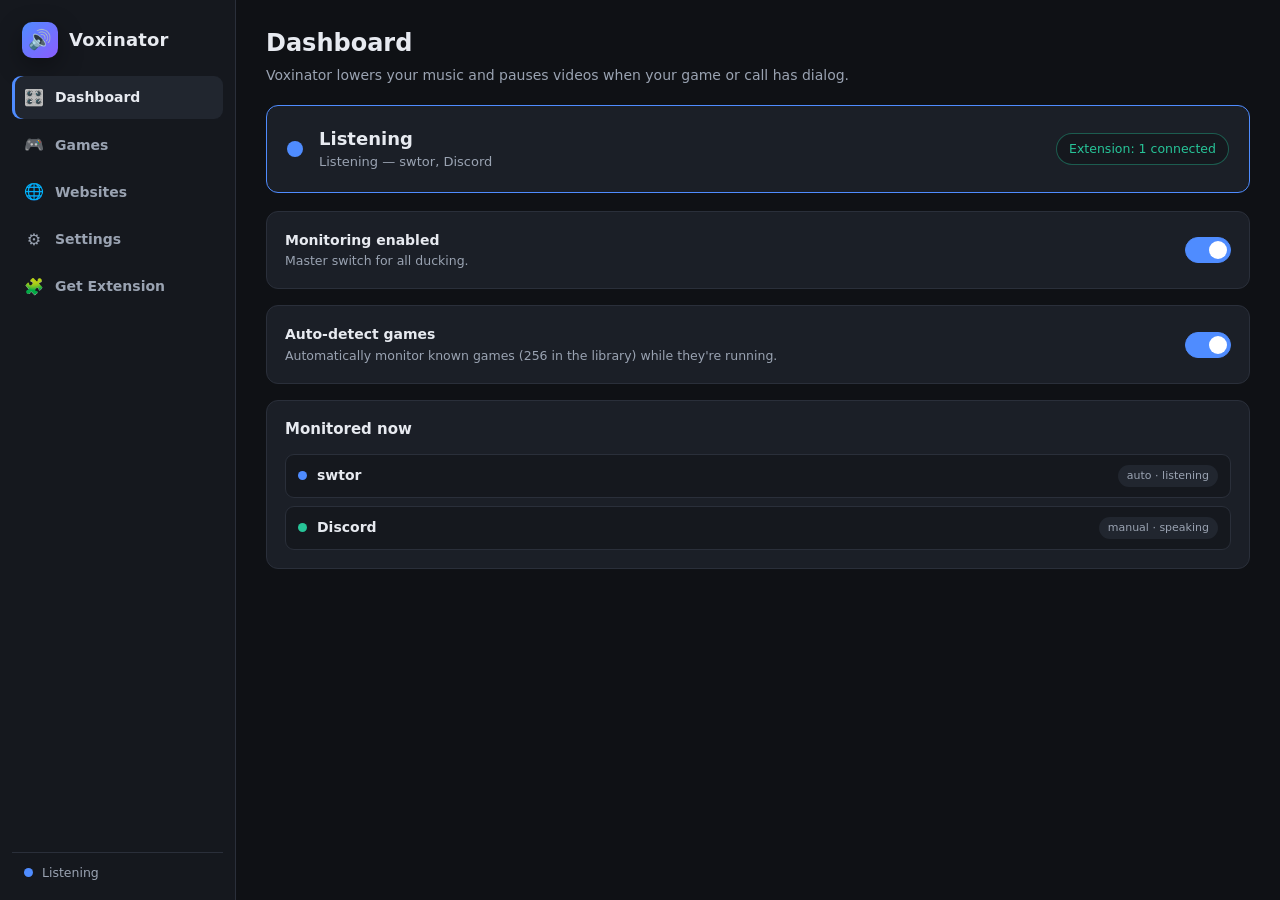
==== engine/ui/index.html @ 6fa1cb2f "Add automatic game detection and the desktop app UI - Auto game detection: bundled 256-game library " ====
<!DOCTYPE html>
<html lang="en">
<head>
  <meta charset="utf-8" />
  <meta name="viewport" content="width=device-width, initial-scale=1" />
  <title>Voxinator</title>
  <link rel="stylesheet" href="styles.css" />
</head>
<body>
  <div class="app">
    <aside class="sidebar">
      <div class="brand">
        <div class="brand-mark">🔊</div>
        <div class="brand-name">Voxinator</div>
      </div>
      <nav class="nav">
        <button class="nav-item active" data-view="dashboard"><span class="nav-ico">🎛️</span> Dashboard</button>
        <button class="nav-item" data-view="games"><span class="nav-ico">🎮</span> Games</button>
        <button class="nav-item" data-view="websites"><span class="nav-ico">🌐</span> Websites</button>
        <button class="nav-item" data-view="settings"><span class="nav-ico">⚙️</span> Settings</button>
        <button class="nav-item" data-view="extension"><span class="nav-ico">🧩</span> Get Extension</button>
      </nav>
      <div class="sidebar-foot">
        <div class="state-dot" id="footDot"></div>
        <div class="state-text" id="footState">—</div>
      </div>
    </aside>

    <main class="main">
      <!-- DASHBOARD -->
      <section class="view active" id="view-dashboard">
        <header class="view-head">
          <h1>Dashboard</h1>
          <p class="sub">Voxinator lowers your music and pauses videos when your game or call has dialog.</p>
        </header>

        <div class="status-banner" id="statusBanner">
          <div class="status-dot" id="statusDot"></div>
          <div>
            <div class="status-title" id="statusTitle">Idle</div>
            <div class="status-sub" id="statusSub">Waiting…</div>
          </div>
          <div class="ext-chip" id="extChip">Extension: —</div>
        </div>

        <div class="card toggle-row">
          <div>
            <div class="row-title">Monitoring enabled</div>
            <div class="row-sub">Master switch for all ducking.</div>
          </div>
          <label class="switch"><input type="checkbox" id="tglEnabled" /><span class="slider"></span></label>
        </div>

        <div class="card toggle-row">
          <div>
            <div class="row-title">Auto-detect games</div>
            <div class="row-sub">Automatically monitor known games (256 in the library) while they're running.</div>
          </div>
          <label class="switch"><input type="checkbox" id="tglAuto" /><span class="slider"></span></label>
        </div>

        <div class="card">
          <div class="card-title">Monitored now</div>
          <div id="sourcesList" class="sources"><div class="empty">Nothing monitored yet.</div></div>
        </div>
      </section>

      <!-- SETTINGS -->
      <section class="view" id="view-settings">
        <header class="view-head">
          <h1>Settings</h1>
          <p class="sub">Detection tuning and the local connection the browser extension uses.</p>
        </header>

        <div class="card">
          <div class="card-title">Detection</div>
          <div class="field">
            <label>Sensitivity (threshold) <span class="val" id="vThreshold"></span></label>
            <input type="range" id="setThreshold" min="0" max="1" step="0.01" />
            <div class="hint">Lower = more sensitive (ducks more easily). ~0.5 is balanced; 0.35 is eager.</div>
          </div>
          <div class="field">
            <label>Attack — speech needed before ducking <span class="val" id="vAttack"></span></label>
            <input type="range" id="setAttack" min="0" max="2000" step="10" />
            <div class="hint">How long speech must persist before ducking. Higher = fewer false triggers.</div>
          </div>
          <div class="field">
            <label>End buffer — hold after dialog stops <span class="val" id="vEnd"></span></label>
            <input type="range" id="setEnd" min="0" max="5000" step="50" />
            <div class="hint">Keeps media ducked through natural pauses between lines.</div>
          </div>
        </div>

        <div class="card">
          <div class="card-title">Connection</div>
          <div class="grid2">
            <div class="field"><label>WebSocket port</label><input type="number" id="setPort" min="1" max="65535" /></div>
            <div class="field"><label>Token</label><input type="text" id="setToken" /></div>
          </div>
          <div class="hint">The browser extension connects to <code>ws://127.0.0.1:&lt;port&gt;</code> using this token.</div>
        </div>

        <div class="actions">
          <button class="btn primary" id="btnSaveSettings">Save settings</button>
          <span class="saved" id="savedMsg">Saved</span>
        </div>
      </section>

      <!-- PLACEHOLDERS (next slices) -->
      <section class="view" id="view-games">
        <header class="view-head">
          <h1>Games</h1>
          <p class="sub">Voxinator auto-detects known games while they run — and you can add any app yourself.</p>
        </header>

        <div class="card toggle-row">
          <div>
            <div class="row-title">Auto-detect games</div>
            <div class="row-sub">Automatically monitor games from the built-in library while they're running.</div>
          </div>
          <label class="switch"><input type="checkbox" id="gAuto" /><span class="slider"></span></label>
        </div>

        <div class="card">
          <div class="card-title">Monitored sources</div>
          <div id="gMonitored" class="sources"><div class="empty">Nothing monitored yet.</div></div>
        </div>

        <div class="card">
          <div class="card-title">Add a source</div>
          <div class="addrow">
            <input type="text" id="gAddName" placeholder="Executable name, e.g. eldenring (no .exe)" />
            <button class="btn primary" id="gAddBtn">Add</button>
          </div>
          <div class="sub-label">Currently playing apps — click to monitor</div>
          <div id="gApps" class="chips"><div class="empty">No apps playing audio right now.</div></div>
        </div>

        <div class="card">
          <div class="card-title">Game library <span class="count" id="gLibCount"></span></div>
          <input type="text" id="gSearch" class="search" placeholder="Search the library…" />
          <div id="gLibList" class="liblist"></div>
        </div>
      </section>

      <section class="view" id="view-websites">
        <header class="view-head"><h1>Websites</h1></header>
        <div class="card soon">
          <div class="soon-ico">🌐</div>
          <div class="card-title">Coming in the next update</div>
          <p>Per-site rules with one-tap <b>Pause</b> / <b>Duck</b> buttons, duck level, and fade speed —
             moving here from the extension so every setting lives in one place.</p>
        </div>
      </section>

      <section class="view" id="view-extension">
        <header class="view-head"><h1>Get the extension</h1></header>
        <div class="card soon">
          <div class="soon-ico">🧩</div>
          <div class="card-title">Coming in the next update</div>
          <p>Install the Chrome and/or Firefox add-on with step-by-step instructions and an FAQ.
             This page will appear automatically on first launch.</p>
        </div>
      </section>
    </main>
  </div>
  <script src="app.js"></script>
</body>
</html>
---- engine/ui/styles.css ----
:root{
  --bg:#0f1115; --bg2:#15181e; --panel:#1b1f27; --panel2:#21262f;
  --border:#2a2f3a; --text:#e7eaf0; --muted:#9aa3b2; --muted2:#69707d;
  --accent:#4f8cff; --accent-2:#3b76e6; --good:#27c498; --danger:#ef5b6b;
  --radius:12px; --shadow:0 8px 24px rgba(0,0,0,.35);
}
*{box-sizing:border-box}
html,body{height:100%;margin:0}
body{font:14px/1.45 "Segoe UI",system-ui,sans-serif;color:var(--text);background:var(--bg);
  -webkit-user-select:none;user-select:none;overflow:hidden}
.app{display:flex;height:100vh}

/* ---- sidebar ---- */
.sidebar{width:236px;flex:0 0 236px;background:var(--bg2);border-right:1px solid var(--border);
  display:flex;flex-direction:column;padding:16px 12px}
.brand{display:flex;align-items:center;gap:11px;padding:6px 10px 18px}
.brand-mark{width:36px;height:36px;border-radius:10px;display:grid;place-items:center;font-size:19px;
  background:linear-gradient(135deg,var(--accent),#8b5cff);box-shadow:var(--shadow)}
.brand-name{font-size:18px;font-weight:700;letter-spacing:.2px}
.nav{display:flex;flex-direction:column;gap:4px;flex:1}
.nav-item{display:flex;align-items:center;gap:11px;width:100%;border:0;cursor:pointer;
  background:transparent;color:var(--muted);font:inherit;font-weight:600;text-align:left;
  padding:10px 12px;border-radius:9px;transition:background .14s,color .14s,transform .05s}
.nav-item:hover{background:var(--panel);color:var(--text)}
.nav-item:active{transform:translateY(1px)}
.nav-item.active{background:var(--panel2);color:var(--text);box-shadow:inset 3px 0 0 var(--accent)}
.nav-ico{font-size:16px;width:20px;text-align:center}
.sidebar-foot{display:flex;align-items:center;gap:9px;padding:11px 12px 2px;border-top:1px solid var(--border);
  margin-top:8px;color:var(--muted);font-size:12.5px}
.state-dot{width:9px;height:9px;border-radius:50%;background:var(--muted2);transition:background .2s}

/* ---- main ---- */
.main{flex:1;overflow-y:auto;padding:26px 30px 44px}
.view{display:none;animation:fade .18s ease}
.view.active{display:block}
@keyframes fade{from{opacity:0;transform:translateY(5px)}to{opacity:1;transform:none}}
.view-head h1{margin:0 0 4px;font-size:24px;font-weight:700}
.view-head .sub{margin:0 0 20px;color:var(--muted)}

/* ---- cards ---- */
.card{background:var(--panel);border:1px solid var(--border);border-radius:var(--radius);
  padding:18px;margin-bottom:16px}
.card-title{font-weight:700;margin-bottom:13px;font-size:15px}

/* ---- status banner ---- */
.status-banner{display:flex;align-items:center;gap:16px;background:var(--panel);
  border:1px solid var(--border);border-radius:var(--radius);padding:20px;margin-bottom:18px;
  transition:border-color .25s,box-shadow .25s}
.status-banner.ducking{border-color:var(--good);box-shadow:0 0 0 1px var(--good),0 10px 34px rgba(39,196,152,.16)}
.status-banner.listening{border-color:var(--accent)}
.status-dot{width:16px;height:16px;border-radius:50%;background:var(--muted2);transition:background .2s;flex:0 0 auto}
.status-banner.ducking .status-dot{background:var(--good);animation:pulse 1.4s infinite}
.status-banner.listening .status-dot{background:var(--accent)}
@keyframes pulse{0%,100%{box-shadow:0 0 0 0 rgba(39,196,152,.55)}50%{box-shadow:0 0 0 8px rgba(39,196,152,0)}}
.status-title{font-size:18px;font-weight:700}
.status-sub{color:var(--muted);font-size:13px;margin-top:1px}
.ext-chip{margin-left:auto;font-size:12.5px;color:var(--muted);background:var(--bg2);
  border:1px solid var(--border);padding:6px 12px;border-radius:20px;white-space:nowrap}
.ext-chip.ok{color:var(--good);border-color:rgba(39,196,152,.4)}

/* ---- toggle rows + switch ---- */
.toggle-row{display:flex;align-items:center;justify-content:space-between;gap:16px}
.row-title{font-weight:600}
.row-sub{color:var(--muted);font-size:12.5px;margin-top:2px;max-width:600px}
.switch{position:relative;display:inline-block;width:46px;height:26px;flex:0 0 auto}
.switch input{opacity:0;width:0;height:0}
.switch .slider{position:absolute;inset:0;background:var(--panel2);border:1px solid var(--border);
  border-radius:30px;cursor:pointer;transition:background .18s,border-color .18s}
.switch .slider::before{content:"";position:absolute;height:18px;width:18px;left:3px;top:3px;border-radius:50%;
  background:#cfd4dd;transition:transform .18s,background .18s}
.switch input:checked + .slider{background:var(--accent);border-color:var(--accent)}
.switch input:checked + .slider::before{transform:translateX(20px);background:#fff}
.switch:hover .slider{border-color:var(--accent)}

/* ---- sources ---- */
.sources{display:flex;flex-direction:column;gap:8px}
.source{display:flex;align-items:center;gap:10px;padding:10px 12px;background:var(--bg2);
  border:1px solid var(--border);border-radius:9px}
.source .dot{width:9px;height:9px;border-radius:50%;background:var(--muted2);flex:0 0 auto}
.source .dot.cap{background:var(--accent)}
.source .dot.duck{background:var(--good)}
.source .nm{font-weight:600}
.source .tag{margin-left:auto;font-size:11px;color:var(--muted);background:var(--panel2);padding:3px 9px;border-radius:20px}
.empty{color:var(--muted2);padding:6px 2px}

/* ---- fields / sliders ---- */
.field{margin-bottom:16px}
.field:last-child{margin-bottom:0}
.field>label{display:block;font-weight:600;margin-bottom:9px}
.field .val{color:var(--accent);font-weight:700;margin-left:6px}
.field .hint{color:var(--muted2);font-size:12px;margin-top:7px}
input[type=range]{-webkit-appearance:none;appearance:none;width:100%;height:6px;border-radius:6px;background:var(--panel2);outline:none}
input[type=range]::-webkit-slider-thumb{-webkit-appearance:none;width:18px;height:18px;border-radius:50%;
  background:var(--accent);cursor:pointer;border:3px solid var(--panel);box-shadow:0 1px 4px rgba(0,0,0,.4);transition:transform .1s}
input[type=range]::-webkit-slider-thumb:hover{transform:scale(1.18)}
input[type=number],input[type=text]{width:100%;background:var(--bg2);border:1px solid var(--border);color:var(--text);
  border-radius:8px;padding:9px 11px;font:inherit;outline:none;transition:border-color .15s}
input[type=number]:focus,input[type=text]:focus{border-color:var(--accent)}
.grid2{display:grid;grid-template-columns:1fr 1fr;gap:14px}
code{background:var(--bg2);border:1px solid var(--border);border-radius:5px;padding:1px 6px;font-size:12px}

/* ---- buttons ---- */
.actions{display:flex;align-items:center;gap:14px}
.btn{border:1px solid var(--border);background:var(--panel2);color:var(--text);font:inherit;font-weight:600;
  padding:10px 18px;border-radius:9px;cursor:pointer;transition:background .14s,border-color .14s,transform .05s}
.btn:hover{background:#2a313c}
.btn:active{transform:translateY(1px)}
.btn.primary{background:var(--accent);border-color:var(--accent);color:#fff}
.btn.primary:hover{background:var(--accent-2)}
.saved{color:var(--good);font-size:13px;opacity:0;transition:opacity .2s}
.saved.show{opacity:1}

/* ---- placeholder ---- */
.soon{text-align:center;padding:50px 24px;color:var(--muted)}
.soon-ico{font-size:44px;margin-bottom:12px}
.soon p{max-width:540px;margin:8px auto 0;line-height:1.6}

/* ---- games screen ---- */
.addrow{display:flex;gap:10px;margin-bottom:16px}
.addrow input{flex:1}
.sub-label{color:var(--muted);font-size:12.5px;font-weight:600;margin-bottom:9px}
.chips{display:flex;flex-wrap:wrap;gap:8px}
.chip{border:1px solid var(--border);background:var(--bg2);color:var(--text);font:inherit;font-weight:600;
  font-size:13px;padding:7px 13px;border-radius:20px;cursor:pointer;transition:background .14s,border-color .14s,transform .05s}
.chip:hover{background:var(--panel2);border-color:var(--accent)}
.chip:active{transform:translateY(1px)}
.count{color:var(--muted2);font-weight:600;font-size:13px}
.search{margin-bottom:12px}
.liblist{max-height:300px;overflow-y:auto;border:1px solid var(--border);border-radius:9px;background:var(--bg2)}
.libitem{display:flex;align-items:center;gap:10px;padding:9px 13px;border-bottom:1px solid var(--border)}
.libitem:last-child{border-bottom:0}
.libitem .lt{font-weight:600}
.libitem .lp{color:var(--muted2);font-size:12px;font-family:ui-monospace,monospace}
.libitem .badge{margin-left:auto;font-size:11px;color:var(--good);background:rgba(39,196,152,.12);
  border:1px solid rgba(39,196,152,.35);padding:3px 9px;border-radius:20px}
.src-rm{margin-left:8px;width:24px;height:24px;flex:0 0 auto;border:1px solid var(--border);background:var(--panel2);
  color:var(--muted);border-radius:6px;cursor:pointer;font-size:12px;line-height:1;transition:background .14s,color .14s}
.src-rm:hover{background:var(--danger);border-color:var(--danger);color:#fff}
.liblist::-webkit-scrollbar{width:9px}
.liblist::-webkit-scrollbar-thumb{background:var(--panel2);border-radius:8px;border:2px solid var(--bg2)}

/* ---- scrollbar ---- */
.main::-webkit-scrollbar{width:11px}
.main::-webkit-scrollbar-thumb{background:var(--panel2);border-radius:10px;border:3px solid var(--bg)}
.main::-webkit-scrollbar-thumb:hover{background:#333a45}
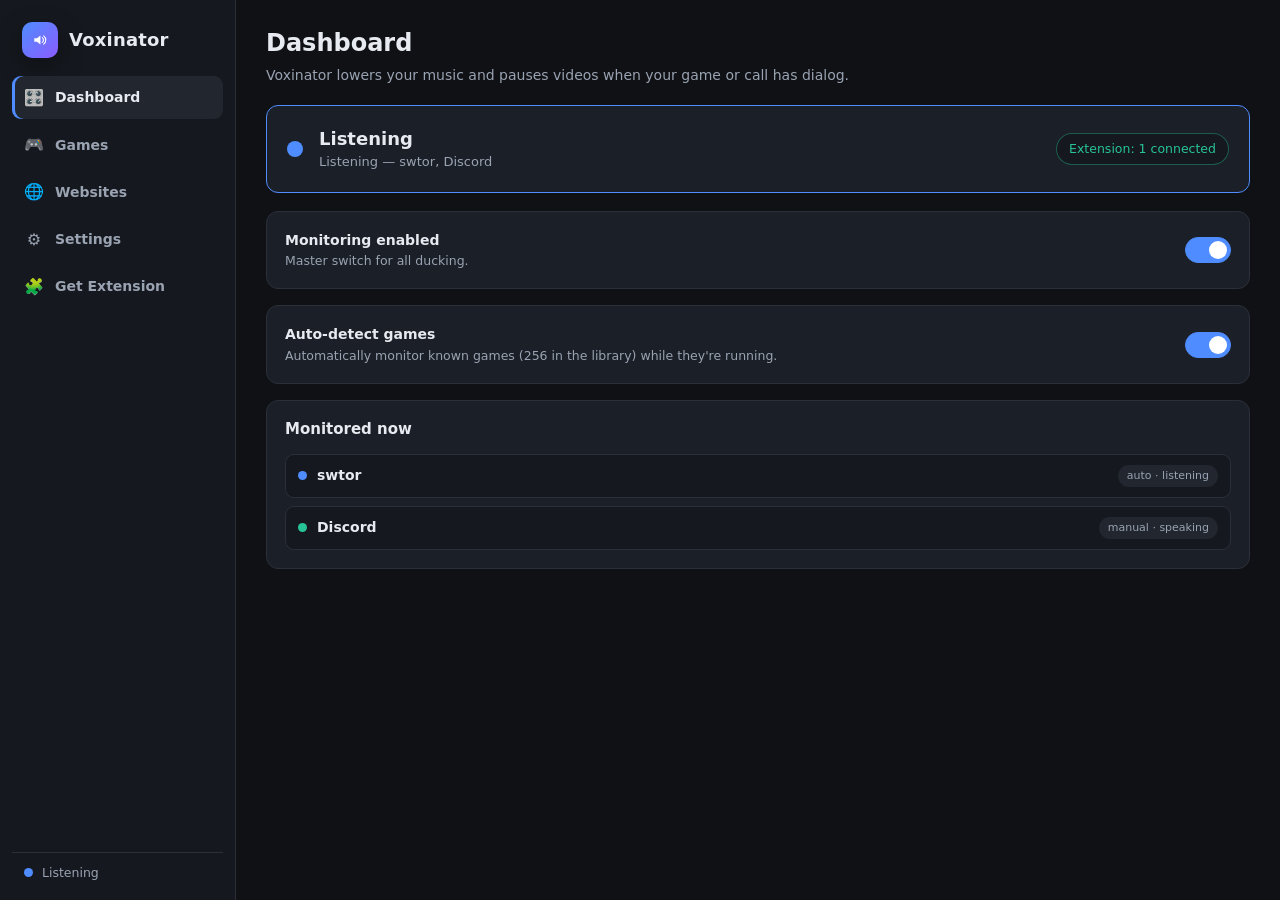
==== commit b07a692a: "Add desktop UI settings, packaging/auto-update, branding, and fixes - Websites screen: per-site Paus" ====
--- a/engine/ui/index.html
+++ b/engine/ui/index.html
@@ -10,7 +10,13 @@
   <div class="app">
     <aside class="sidebar">
       <div class="brand">
-        <div class="brand-mark">🔊</div>
+        <div class="brand-mark">
+          <svg viewBox="0 0 100 100" width="22" height="22" aria-hidden="true">
+            <path fill="#fff" d="M24 42 H36 L52 30 V70 L36 58 H24 Z"/>
+            <path fill="none" stroke="#fff" stroke-width="5" stroke-linecap="round" d="M60.6 39 A14 14 0 0 1 60.6 61"/>
+            <path fill="none" stroke="#fff" stroke-width="5" stroke-linecap="round" d="M66.8 31 A24 24 0 0 1 66.8 69"/>
+          </svg>
+        </div>
         <div class="brand-name">Voxinator</div>
       </div>
       <nav class="nav">
@@ -73,6 +79,24 @@
         </header>
 
         <div class="card">
+          <div class="card-title">General</div>
+          <div class="toggle-row">
+            <div>
+              <div class="row-title">Launch when Windows starts</div>
+              <div class="row-sub">Start Voxinator automatically and keep it running in the tray.</div>
+            </div>
+            <label class="switch"><input type="checkbox" id="tglStartup" /><span class="slider"></span></label>
+          </div>
+          <div class="verline">
+            <span id="appVer" class="muted">Version —</span>
+            <span id="updWrap" class="updwrap" style="display:none">
+              <span class="updtag" id="updTag">Update ready</span>
+              <button class="btn mini primary" id="btnRestart">Restart now</button>
+            </span>
+          </div>
+        </div>
+
+        <div class="card">
           <div class="card-title">Detection</div>
           <div class="field">
             <label>Sensitivity (threshold) <span class="val" id="vThreshold"></span></label>
@@ -144,22 +168,93 @@
       </section>
 
       <section class="view" id="view-websites">
-        <header class="view-head"><h1>Websites</h1></header>
-        <div class="card soon">
-          <div class="soon-ico">🌐</div>
-          <div class="card-title">Coming in the next update</div>
-          <p>Per-site rules with one-tap <b>Pause</b> / <b>Duck</b> buttons, duck level, and fade speed —
-             moving here from the extension so every setting lives in one place.</p>
+        <header class="view-head">
+          <h1>Websites</h1>
+          <p class="sub">How browser media reacts to dialog. Changes apply instantly through the extension.</p>
+        </header>
+
+        <div class="card">
+          <div class="card-title">Default behavior</div>
+          <div class="row-sub" style="margin-bottom:14px">Used for any site without its own rule below.</div>
+          <div class="seg" id="wDefault">
+            <button class="seg-btn" data-action="pause">⏸&nbsp; Pause</button>
+            <button class="seg-btn" data-action="duck">🔉&nbsp; Duck</button>
+          </div>
+          <div class="hint" style="margin-top:10px"><b>Pause</b> = hard stop (best for videos &amp; audiobooks).
+            <b>Duck</b> = lower the volume, then restore it (best for music).</div>
+        </div>
+
+        <div class="card">
+          <div class="card-title">Duck level &amp; fade</div>
+          <div class="field">
+            <label>Duck to <span class="val" id="vDuck"></span></label>
+            <input type="range" id="wDuck" min="0" max="100" step="5" />
+            <div class="hint">Target volume while ducking. Lower is quieter.</div>
+          </div>
+          <div class="field">
+            <label>Fade speed <span class="val" id="vRamp"></span></label>
+            <input type="range" id="wRamp" min="0" max="2000" step="50" />
+            <div class="hint">How quickly the volume ramps down and back up. 0 = instant.</div>
+          </div>
+        </div>
+
+        <div class="card">
+          <div class="card-title">Site rules</div>
+          <div class="addrow">
+            <input type="text" id="wAddHost" placeholder="Add a site, e.g. soundcloud.com" />
+            <button class="btn primary" id="wAddBtn">Add</button>
+          </div>
+          <div id="wSites" class="sitelist"></div>
+        </div>
+
+        <div class="card toggle-row">
+          <div>
+            <div class="row-title">Browser extension</div>
+            <div class="row-sub">Required for Voxinator to control YouTube, Spotify, and other sites.</div>
+          </div>
+          <span class="ext-chip" id="wExtChip">—</span>
         </div>
       </section>
 
       <section class="view" id="view-extension">
-        <header class="view-head"><h1>Get the extension</h1></header>
-        <div class="card soon">
-          <div class="soon-ico">🧩</div>
-          <div class="card-title">Coming in the next update</div>
-          <p>Install the Chrome and/or Firefox add-on with step-by-step instructions and an FAQ.
-             This page will appear automatically on first launch.</p>
+        <header class="view-head">
+          <h1>Get the extension</h1>
+          <p class="sub">Voxinator controls your browser through a small add-on. Install it once — about two minutes.</p>
+        </header>
+
+        <div class="card update" id="extUpdateCard" style="display:none"></div>
+
+        <div class="card">
+          <div class="card-title">1 · Choose your browser</div>
+          <div class="seg" id="extBrowser">
+            <button class="seg-btn active" data-b="chrome">Chrome / Edge</button>
+            <button class="seg-btn" data-b="firefox">Firefox</button>
+          </div>
+        </div>
+
+        <div class="card">
+          <div class="card-title">2 · Get the files</div>
+          <div class="row-sub" style="margin-bottom:13px">We'll copy the extension to a folder and open it for you.</div>
+          <div class="actions">
+            <button class="btn primary" id="extGet">📂 Get extension &amp; open folder</button>
+            <button class="btn" id="extZip">Save as .zip</button>
+          </div>
+          <div class="hint" id="extPath" style="margin-top:11px"></div>
+        </div>
+
+        <div class="card">
+          <div class="card-title">3 · Install it</div>
+          <div class="urlbar">
+            <span class="urllabel">Open this in your browser:</span>
+            <code id="extUrl"></code>
+            <button class="btn mini" id="extCopyUrl">Copy</button>
+          </div>
+          <ol class="steps" id="extSteps"></ol>
+        </div>
+
+        <div class="card">
+          <div class="card-title">FAQ &amp; common mistakes</div>
+          <div id="extFaq" class="faq"></div>
         </div>
       </section>
     </main>
--- a/engine/ui/styles.css
+++ b/engine/ui/styles.css
@@ -139,6 +139,54 @@
 .liblist::-webkit-scrollbar{width:9px}
 .liblist::-webkit-scrollbar-thumb{background:var(--panel2);border-radius:8px;border:2px solid var(--bg2)}
 
+/* ---- websites screen ---- */
+.seg{display:inline-flex;background:var(--bg2);border:1px solid var(--border);border-radius:10px;padding:4px;gap:4px}
+.seg-btn{border:0;background:transparent;color:var(--muted);font:inherit;font-weight:600;
+  padding:9px 18px;border-radius:7px;cursor:pointer;transition:background .14s,color .14s,transform .05s}
+.seg-btn:hover{color:var(--text)}
+.seg-btn:active{transform:translateY(1px)}
+.seg-btn.active{background:var(--accent);color:#fff}
+.seg-btn.active[data-action="pause"]{background:var(--accent);color:#fff}
+.seg-btn.active[data-action="duck"]{background:var(--good);color:#06241b}
+.seg.sm{padding:3px;gap:3px}
+.seg.sm .seg-btn{padding:6px 14px;font-size:12.5px}
+.sitelist{display:flex;flex-direction:column;gap:8px}
+.siterow{display:flex;align-items:center;gap:12px;padding:8px 10px 8px 13px;background:var(--bg2);
+  border:1px solid var(--border);border-radius:9px}
+.siterow .host{font-weight:600;font-family:ui-monospace,monospace;font-size:13px}
+.siterow .seg{margin-left:auto}
+
+/* ---- general / version row ---- */
+.verline{display:flex;align-items:center;gap:12px;margin-top:16px;padding-top:14px;border-top:1px solid var(--border)}
+.verline .muted{color:var(--muted);font-size:13px}
+.updwrap{margin-left:auto;display:flex;align-items:center;gap:11px}
+.updtag{color:var(--good);font-weight:600;font-size:12.5px}
+
+/* ---- get extension wizard ---- */
+.btn.mini{padding:6px 12px;font-size:12.5px}
+.btn.mini.primary{background:var(--accent);border-color:var(--accent);color:#fff}
+.btn.mini.primary:hover{background:var(--accent-2)}
+.update{border-color:var(--accent);box-shadow:inset 3px 0 0 var(--accent)}
+.update a{color:var(--accent);text-decoration:none}
+.update a:hover{text-decoration:underline}
+.urlbar{display:flex;align-items:center;gap:10px;flex-wrap:wrap;background:var(--bg2);border:1px solid var(--border);
+  border-radius:9px;padding:10px 12px;margin-bottom:14px}
+.urllabel{color:var(--muted);font-size:12.5px}
+.urlbar code{font-size:13px;background:transparent;border:0;color:var(--accent);font-weight:600;padding:0}
+.urlbar .btn{margin-left:auto}
+.steps{margin:0;padding-left:22px;display:flex;flex-direction:column;gap:11px;line-height:1.55}
+.steps li{padding-left:4px}
+.steps li::marker{color:var(--accent);font-weight:700}
+.steps b{color:var(--text)}
+.faq details{border:1px solid var(--border);border-radius:9px;background:var(--bg2);margin-bottom:8px;padding:0 14px}
+.faq details[open]{border-color:var(--accent)}
+.faq summary{cursor:pointer;padding:12px 0;font-weight:600;list-style:none;display:flex;align-items:center}
+.faq summary::-webkit-details-marker{display:none}
+.faq summary::before{content:"▸";margin-right:9px;color:var(--muted);transition:transform .15s}
+.faq details[open] summary::before{content:"▾"}
+.faq .ans{padding:0 0 13px 21px;color:var(--muted);line-height:1.6}
+.faq .ans code{font-size:12px}
+
 /* ---- scrollbar ---- */
 .main::-webkit-scrollbar{width:11px}
 .main::-webkit-scrollbar-thumb{background:var(--panel2);border-radius:10px;border:3px solid var(--bg)}
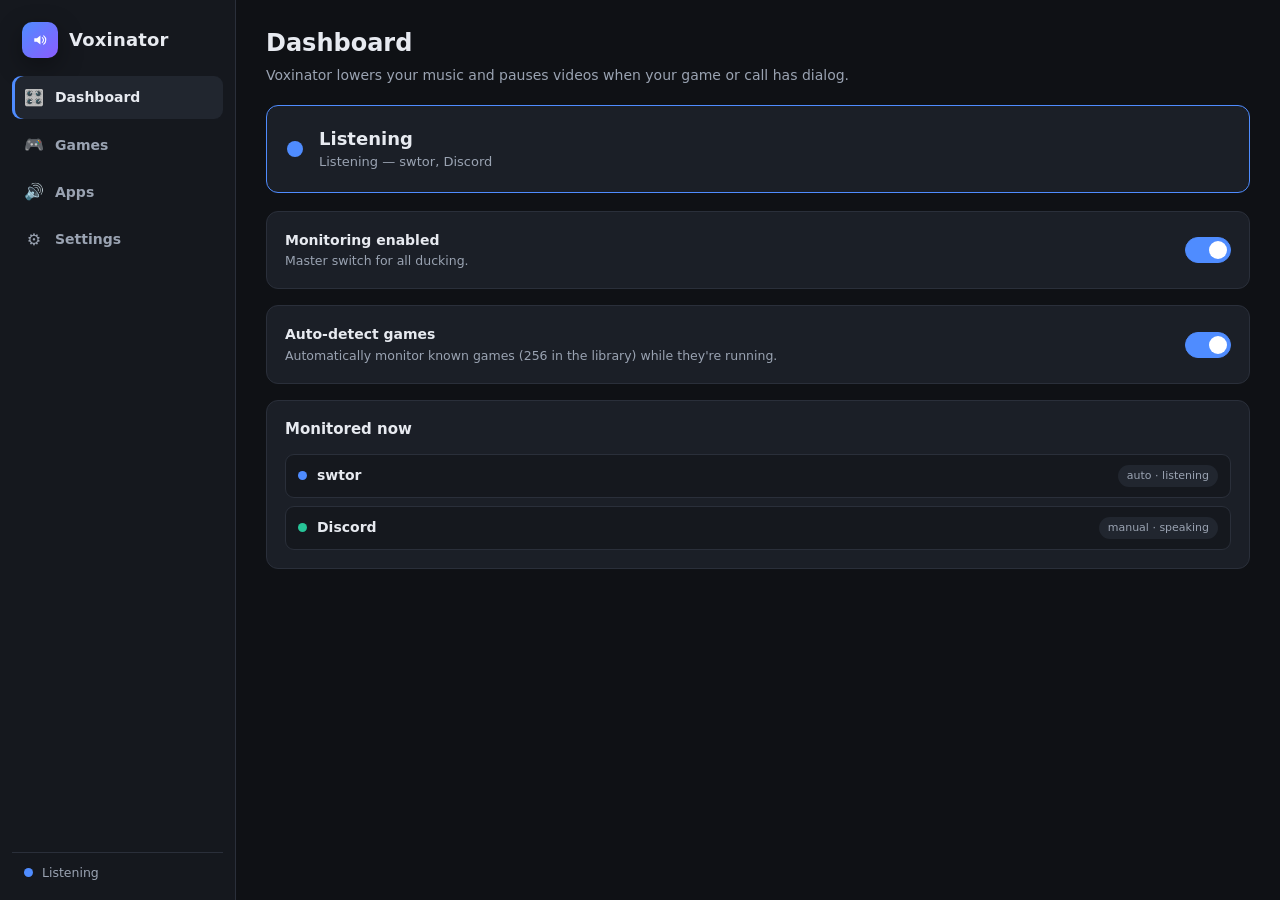
==== commit 5b036146: "Phases 2-4: native pause + per-app model, remove the extension Replace the browser extension entirel" ====
--- a/engine/ui/index.html
+++ b/engine/ui/index.html
@@ -22,9 +22,8 @@
       <nav class="nav">
         <button class="nav-item active" data-view="dashboard"><span class="nav-ico">🎛️</span> Dashboard</button>
         <button class="nav-item" data-view="games"><span class="nav-ico">🎮</span> Games</button>
-        <button class="nav-item" data-view="websites"><span class="nav-ico">🌐</span> Websites</button>
+        <button class="nav-item" data-view="apps"><span class="nav-ico">🔊</span> Apps</button>
         <button class="nav-item" data-view="settings"><span class="nav-ico">⚙️</span> Settings</button>
-        <button class="nav-item" data-view="extension"><span class="nav-ico">🧩</span> Get Extension</button>
       </nav>
       <div class="sidebar-foot">
         <div class="state-dot" id="footDot"></div>
@@ -46,7 +45,6 @@
             <div class="status-title" id="statusTitle">Idle</div>
             <div class="status-sub" id="statusSub">Waiting…</div>
           </div>
-          <div class="ext-chip" id="extChip">Extension: —</div>
         </div>
 
         <div class="card toggle-row">
@@ -75,7 +73,7 @@
       <section class="view" id="view-settings">
         <header class="view-head">
           <h1>Settings</h1>
-          <p class="sub">Detection tuning and the local connection the browser extension uses.</p>
+          <p class="sub">Detection tuning.</p>
         </header>
 
         <div class="card">
@@ -115,15 +113,6 @@
           </div>
         </div>
 
-        <div class="card">
-          <div class="card-title">Connection</div>
-          <div class="grid2">
-            <div class="field"><label>WebSocket port</label><input type="number" id="setPort" min="1" max="65535" /></div>
-            <div class="field"><label>Token</label><input type="text" id="setToken" /></div>
-          </div>
-          <div class="hint">The browser extension connects to <code>ws://127.0.0.1:&lt;port&gt;</code> using this token.</div>
-        </div>
-
         <div class="actions">
           <button class="btn primary" id="btnSaveSettings">Save settings</button>
           <span class="saved" id="savedMsg">Saved</span>
@@ -167,94 +156,47 @@
         </div>
       </section>
 
-      <section class="view" id="view-websites">
-        <header class="view-head">
-          <h1>Websites</h1>
-          <p class="sub">How browser media reacts to dialog. Changes apply instantly through the extension.</p>
+      <section class="view" id="view-apps">
+        <header class="view-head">
+          <h1>Apps</h1>
+          <p class="sub">How other apps react when dialog is detected. Voxinator controls them natively — no browser extension needed.</p>
         </header>
 
         <div class="card">
           <div class="card-title">Default behavior</div>
-          <div class="row-sub" style="margin-bottom:14px">Used for any site without its own rule below.</div>
-          <div class="seg" id="wDefault">
+          <div class="row-sub" style="margin-bottom:14px">Applied to every app playing audio — except your game and anything set to <b>Ignore</b> below.</div>
+          <div class="seg" id="aDefault">
+            <button class="seg-btn" data-action="duck">🔉&nbsp; Duck</button>
             <button class="seg-btn" data-action="pause">⏸&nbsp; Pause</button>
-            <button class="seg-btn" data-action="duck">🔉&nbsp; Duck</button>
-          </div>
-          <div class="hint" style="margin-top:10px"><b>Pause</b> = hard stop (best for videos &amp; audiobooks).
-            <b>Duck</b> = lower the volume, then restore it (best for music).</div>
+          </div>
+          <div class="hint" style="margin-top:10px"><b>Duck</b> = lower the volume, then fade it back (best for music).
+            <b>Pause</b> = stop playback via the app's media controls (best for videos &amp; audiobooks). Apps that can't be paused are ducked instead.</div>
         </div>
 
         <div class="card">
           <div class="card-title">Duck level &amp; fade</div>
           <div class="field">
             <label>Duck to <span class="val" id="vDuck"></span></label>
-            <input type="range" id="wDuck" min="0" max="100" step="5" />
+            <input type="range" id="aDuck" min="0" max="100" step="5" />
             <div class="hint">Target volume while ducking. Lower is quieter.</div>
           </div>
           <div class="field">
-            <label>Fade speed <span class="val" id="vRamp"></span></label>
-            <input type="range" id="wRamp" min="0" max="2000" step="50" />
-            <div class="hint">How quickly the volume ramps down and back up. 0 = instant.</div>
-          </div>
-        </div>
-
-        <div class="card">
-          <div class="card-title">Site rules</div>
+            <label>Fade back in <span class="val" id="vRamp"></span></label>
+            <input type="range" id="aRamp" min="0" max="2000" step="50" />
+            <div class="hint">The volume cut is instant; this sets how gradually it fades back in once dialog ends. 0 = instant.</div>
+          </div>
+        </div>
+
+        <div class="card">
+          <div class="card-title">Per-app rules</div>
+          <div class="row-sub" style="margin-bottom:12px">Override the default for a specific app, or set one to <b>Ignore</b> so it's never touched (e.g. voice chat).</div>
           <div class="addrow">
-            <input type="text" id="wAddHost" placeholder="Add a site, e.g. soundcloud.com" />
-            <button class="btn primary" id="wAddBtn">Add</button>
-          </div>
-          <div id="wSites" class="sitelist"></div>
-        </div>
-
-        <div class="card toggle-row">
-          <div>
-            <div class="row-title">Browser extension</div>
-            <div class="row-sub">Required for Voxinator to control YouTube, Spotify, and other sites.</div>
-          </div>
-          <span class="ext-chip" id="wExtChip">—</span>
-        </div>
-      </section>
-
-      <section class="view" id="view-extension">
-        <header class="view-head">
-          <h1>Get the extension</h1>
-          <p class="sub">Voxinator controls your browser through a small add-on. Install it once — about two minutes.</p>
-        </header>
-
-        <div class="card update" id="extUpdateCard" style="display:none"></div>
-
-        <div class="card">
-          <div class="card-title">1 · Choose your browser</div>
-          <div class="seg" id="extBrowser">
-            <button class="seg-btn active" data-b="chrome">Chrome / Edge</button>
-            <button class="seg-btn" data-b="firefox">Firefox</button>
-          </div>
-        </div>
-
-        <div class="card">
-          <div class="card-title">2 · Get the files</div>
-          <div class="row-sub" style="margin-bottom:13px">We'll copy the extension to a folder and open it for you.</div>
-          <div class="actions">
-            <button class="btn primary" id="extGet">📂 Get extension &amp; open folder</button>
-            <button class="btn" id="extZip">Save as .zip</button>
-          </div>
-          <div class="hint" id="extPath" style="margin-top:11px"></div>
-        </div>
-
-        <div class="card">
-          <div class="card-title">3 · Install it</div>
-          <div class="urlbar">
-            <span class="urllabel">Open this in your browser:</span>
-            <code id="extUrl"></code>
-            <button class="btn mini" id="extCopyUrl">Copy</button>
-          </div>
-          <ol class="steps" id="extSteps"></ol>
-        </div>
-
-        <div class="card">
-          <div class="card-title">FAQ &amp; common mistakes</div>
-          <div id="extFaq" class="faq"></div>
+            <input type="text" id="aAddName" placeholder="App name, e.g. spotify (no .exe)" />
+            <button class="btn primary" id="aAddBtn">Add</button>
+          </div>
+          <div class="sub-label">Currently playing — click to add a rule</div>
+          <div id="aPlaying" class="chips"><div class="empty">No other apps playing audio right now.</div></div>
+          <div id="aRules" class="sitelist"></div>
         </div>
       </section>
     </main>
--- a/engine/ui/styles.css
+++ b/engine/ui/styles.css
@@ -54,9 +54,6 @@
 @keyframes pulse{0%,100%{box-shadow:0 0 0 0 rgba(39,196,152,.55)}50%{box-shadow:0 0 0 8px rgba(39,196,152,0)}}
 .status-title{font-size:18px;font-weight:700}
 .status-sub{color:var(--muted);font-size:13px;margin-top:1px}
-.ext-chip{margin-left:auto;font-size:12.5px;color:var(--muted);background:var(--bg2);
-  border:1px solid var(--border);padding:6px 12px;border-radius:20px;white-space:nowrap}
-.ext-chip.ok{color:var(--good);border-color:rgba(39,196,152,.4)}
 
 /* ---- toggle rows + switch ---- */
 .toggle-row{display:flex;align-items:center;justify-content:space-between;gap:16px}
@@ -148,6 +145,7 @@
 .seg-btn.active{background:var(--accent);color:#fff}
 .seg-btn.active[data-action="pause"]{background:var(--accent);color:#fff}
 .seg-btn.active[data-action="duck"]{background:var(--good);color:#06241b}
+.seg-btn.active[data-action="ignore"]{background:var(--muted2);color:#fff}
 .seg.sm{padding:3px;gap:3px}
 .seg.sm .seg-btn{padding:6px 14px;font-size:12.5px}
 .sitelist{display:flex;flex-direction:column;gap:8px}
@@ -162,30 +160,10 @@
 .updwrap{margin-left:auto;display:flex;align-items:center;gap:11px}
 .updtag{color:var(--good);font-weight:600;font-size:12.5px}
 
-/* ---- get extension wizard ---- */
+/* ---- update button (Settings) ---- */
 .btn.mini{padding:6px 12px;font-size:12.5px}
 .btn.mini.primary{background:var(--accent);border-color:var(--accent);color:#fff}
 .btn.mini.primary:hover{background:var(--accent-2)}
-.update{border-color:var(--accent);box-shadow:inset 3px 0 0 var(--accent)}
-.update a{color:var(--accent);text-decoration:none}
-.update a:hover{text-decoration:underline}
-.urlbar{display:flex;align-items:center;gap:10px;flex-wrap:wrap;background:var(--bg2);border:1px solid var(--border);
-  border-radius:9px;padding:10px 12px;margin-bottom:14px}
-.urllabel{color:var(--muted);font-size:12.5px}
-.urlbar code{font-size:13px;background:transparent;border:0;color:var(--accent);font-weight:600;padding:0}
-.urlbar .btn{margin-left:auto}
-.steps{margin:0;padding-left:22px;display:flex;flex-direction:column;gap:11px;line-height:1.55}
-.steps li{padding-left:4px}
-.steps li::marker{color:var(--accent);font-weight:700}
-.steps b{color:var(--text)}
-.faq details{border:1px solid var(--border);border-radius:9px;background:var(--bg2);margin-bottom:8px;padding:0 14px}
-.faq details[open]{border-color:var(--accent)}
-.faq summary{cursor:pointer;padding:12px 0;font-weight:600;list-style:none;display:flex;align-items:center}
-.faq summary::-webkit-details-marker{display:none}
-.faq summary::before{content:"▸";margin-right:9px;color:var(--muted);transition:transform .15s}
-.faq details[open] summary::before{content:"▾"}
-.faq .ans{padding:0 0 13px 21px;color:var(--muted);line-height:1.6}
-.faq .ans code{font-size:12px}
 
 /* ---- scrollbar ---- */
 .main::-webkit-scrollbar{width:11px}
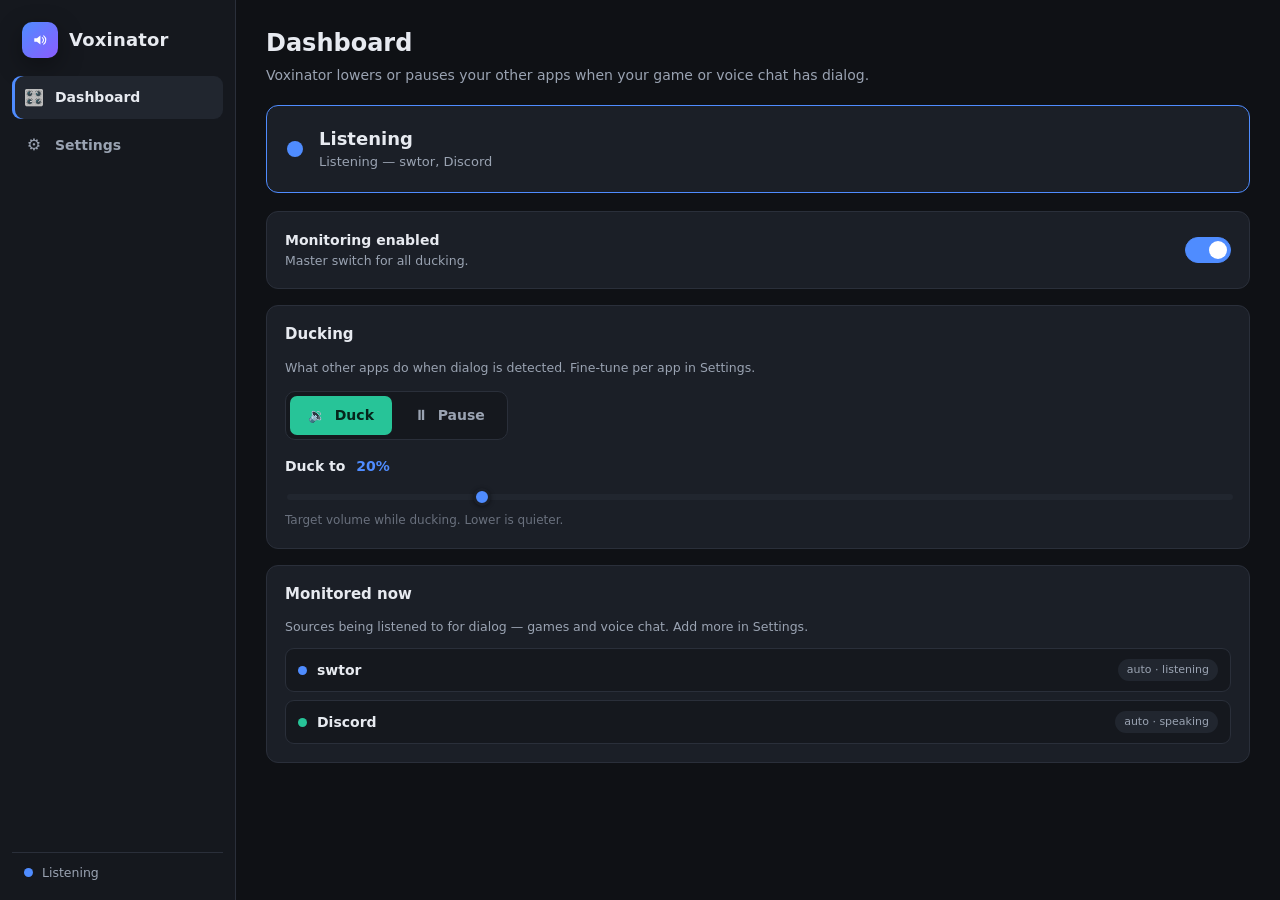
==== commit d384943f: "UI: consolidate to Dashboard + Settings; add voice-chat sources Collapse the four tabs (Dashboard/Ga" ====
--- a/engine/ui/index.html
+++ b/engine/ui/index.html
@@ -21,8 +21,6 @@
       </div>
       <nav class="nav">
         <button class="nav-item active" data-view="dashboard"><span class="nav-ico">🎛️</span> Dashboard</button>
-        <button class="nav-item" data-view="games"><span class="nav-ico">🎮</span> Games</button>
-        <button class="nav-item" data-view="apps"><span class="nav-ico">🔊</span> Apps</button>
         <button class="nav-item" data-view="settings"><span class="nav-ico">⚙️</span> Settings</button>
       </nav>
       <div class="sidebar-foot">
@@ -36,7 +34,7 @@
       <section class="view active" id="view-dashboard">
         <header class="view-head">
           <h1>Dashboard</h1>
-          <p class="sub">Voxinator lowers your music and pauses videos when your game or call has dialog.</p>
+          <p class="sub">Voxinator lowers or pauses your other apps when your game or voice chat has dialog.</p>
         </header>
 
         <div class="status-banner" id="statusBanner">
@@ -55,16 +53,23 @@
           <label class="switch"><input type="checkbox" id="tglEnabled" /><span class="slider"></span></label>
         </div>
 
-        <div class="card toggle-row">
-          <div>
-            <div class="row-title">Auto-detect games</div>
-            <div class="row-sub">Automatically monitor known games (256 in the library) while they're running.</div>
+        <div class="card">
+          <div class="card-title">Ducking</div>
+          <div class="row-sub" style="margin-bottom:14px">What other apps do when dialog is detected. Fine-tune per app in Settings.</div>
+          <div class="seg" id="dDefault">
+            <button class="seg-btn" data-action="duck">🔉&nbsp; Duck</button>
+            <button class="seg-btn" data-action="pause">⏸&nbsp; Pause</button>
           </div>
-          <label class="switch"><input type="checkbox" id="tglAuto" /><span class="slider"></span></label>
+          <div class="field" style="margin-top:16px">
+            <label>Duck to <span class="val" id="vDDuck"></span></label>
+            <input type="range" id="dDuck" min="0" max="100" step="5" />
+            <div class="hint">Target volume while ducking. Lower is quieter.</div>
+          </div>
         </div>
 
         <div class="card">
           <div class="card-title">Monitored now</div>
+          <div class="row-sub" style="margin-bottom:12px">Sources being listened to for dialog — games and voice chat. Add more in Settings.</div>
           <div id="sourcesList" class="sources"><div class="empty">Nothing monitored yet.</div></div>
         </div>
       </section>
@@ -73,7 +78,7 @@
       <section class="view" id="view-settings">
         <header class="view-head">
           <h1>Settings</h1>
-          <p class="sub">Detection tuning.</p>
+          <p class="sub">Sources, detection tuning, and per-app behavior.</p>
         </header>
 
         <div class="card">
@@ -95,6 +100,30 @@
         </div>
 
         <div class="card">
+          <div class="card-title">Sources</div>
+          <div class="toggle-row">
+            <div>
+              <div class="row-title">Auto-detect games</div>
+              <div class="row-sub">Automatically monitor known games (256 in the library) while they're running.</div>
+            </div>
+            <label class="switch"><input type="checkbox" id="sAuto" /><span class="slider"></span></label>
+          </div>
+          <div class="toggle-row">
+            <div>
+              <div class="row-title">Duck for voice chat</div>
+              <div class="row-sub">Monitor Discord and other call apps, so your media ducks when someone's talking.</div>
+            </div>
+            <label class="switch"><input type="checkbox" id="sVoice" /><span class="slider"></span></label>
+          </div>
+          <div class="addrow" style="margin-top:14px">
+            <input type="text" id="sAddName" placeholder="Add by name, e.g. eldenring (no .exe)" />
+            <button class="btn primary" id="sAddBtn">Add</button>
+          </div>
+          <div class="sub-label">Currently running — click to monitor</div>
+          <div id="sRunning" class="chips"><div class="empty">Nothing running to add right now.</div></div>
+        </div>
+
+        <div class="card">
           <div class="card-title">Detection</div>
           <div class="field">
             <label>Sensitivity (threshold) <span class="val" id="vThreshold"></span></label>
@@ -111,92 +140,28 @@
             <input type="range" id="setEnd" min="0" max="5000" step="50" />
             <div class="hint">Keeps media ducked through natural pauses between lines.</div>
           </div>
-        </div>
-
-        <div class="actions">
-          <button class="btn primary" id="btnSaveSettings">Save settings</button>
-          <span class="saved" id="savedMsg">Saved</span>
-        </div>
-      </section>
-
-      <!-- PLACEHOLDERS (next slices) -->
-      <section class="view" id="view-games">
-        <header class="view-head">
-          <h1>Games</h1>
-          <p class="sub">Voxinator auto-detects known games while they run — and you can add any app yourself.</p>
-        </header>
-
-        <div class="card toggle-row">
-          <div>
-            <div class="row-title">Auto-detect games</div>
-            <div class="row-sub">Automatically monitor games from the built-in library while they're running.</div>
-          </div>
-          <label class="switch"><input type="checkbox" id="gAuto" /><span class="slider"></span></label>
-        </div>
-
-        <div class="card">
-          <div class="card-title">Monitored sources</div>
-          <div id="gMonitored" class="sources"><div class="empty">Nothing monitored yet.</div></div>
-        </div>
-
-        <div class="card">
-          <div class="card-title">Add a source</div>
-          <div class="addrow">
-            <input type="text" id="gAddName" placeholder="Executable name, e.g. eldenring (no .exe)" />
-            <button class="btn primary" id="gAddBtn">Add</button>
-          </div>
-          <div class="sub-label">Currently playing apps — click to monitor</div>
-          <div id="gApps" class="chips"><div class="empty">No apps playing audio right now.</div></div>
-        </div>
-
-        <div class="card">
-          <div class="card-title">Game library <span class="count" id="gLibCount"></span></div>
-          <input type="text" id="gSearch" class="search" placeholder="Search the library…" />
-          <div id="gLibList" class="liblist"></div>
-        </div>
-      </section>
-
-      <section class="view" id="view-apps">
-        <header class="view-head">
-          <h1>Apps</h1>
-          <p class="sub">How other apps react when dialog is detected. Voxinator controls them natively — no browser extension needed.</p>
-        </header>
-
-        <div class="card">
-          <div class="card-title">Default behavior</div>
-          <div class="row-sub" style="margin-bottom:14px">Applied to every app playing audio — except your game and anything set to <b>Ignore</b> below.</div>
-          <div class="seg" id="aDefault">
-            <button class="seg-btn" data-action="duck">🔉&nbsp; Duck</button>
-            <button class="seg-btn" data-action="pause">⏸&nbsp; Pause</button>
-          </div>
-          <div class="hint" style="margin-top:10px"><b>Duck</b> = lower the volume, then fade it back (best for music).
-            <b>Pause</b> = stop playback via the app's media controls (best for videos &amp; audiobooks). Apps that can't be paused are ducked instead.</div>
-        </div>
-
-        <div class="card">
-          <div class="card-title">Duck level &amp; fade</div>
-          <div class="field">
-            <label>Duck to <span class="val" id="vDuck"></span></label>
-            <input type="range" id="aDuck" min="0" max="100" step="5" />
-            <div class="hint">Target volume while ducking. Lower is quieter.</div>
-          </div>
-          <div class="field">
-            <label>Fade back in <span class="val" id="vRamp"></span></label>
-            <input type="range" id="aRamp" min="0" max="2000" step="50" />
-            <div class="hint">The volume cut is instant; this sets how gradually it fades back in once dialog ends. 0 = instant.</div>
+          <div class="actions">
+            <button class="btn primary" id="btnSaveSettings">Save detection settings</button>
+            <span class="saved" id="savedMsg">Saved</span>
           </div>
         </div>
 
         <div class="card">
-          <div class="card-title">Per-app rules</div>
+          <div class="card-title">Ducking behavior</div>
+          <div class="field">
+            <label>Fade back in <span class="val" id="vRamp"></span></label>
+            <input type="range" id="sRamp" min="0" max="2000" step="50" />
+            <div class="hint">The volume cut is instant; this sets how gradually it fades back in once dialog ends. 0 = instant.</div>
+          </div>
+          <div class="sub-label" style="margin-top:6px">Per-app rules</div>
           <div class="row-sub" style="margin-bottom:12px">Override the default for a specific app, or set one to <b>Ignore</b> so it's never touched (e.g. voice chat).</div>
           <div class="addrow">
-            <input type="text" id="aAddName" placeholder="App name, e.g. spotify (no .exe)" />
-            <button class="btn primary" id="aAddBtn">Add</button>
+            <input type="text" id="ruleAddName" placeholder="App name, e.g. spotify (no .exe)" />
+            <button class="btn primary" id="ruleAddBtn">Add</button>
           </div>
           <div class="sub-label">Currently playing — click to add a rule</div>
-          <div id="aPlaying" class="chips"><div class="empty">No other apps playing audio right now.</div></div>
-          <div id="aRules" class="sitelist"></div>
+          <div id="rulePlaying" class="chips"><div class="empty">No other apps playing audio right now.</div></div>
+          <div id="ruleList" class="sitelist"></div>
         </div>
       </section>
     </main>
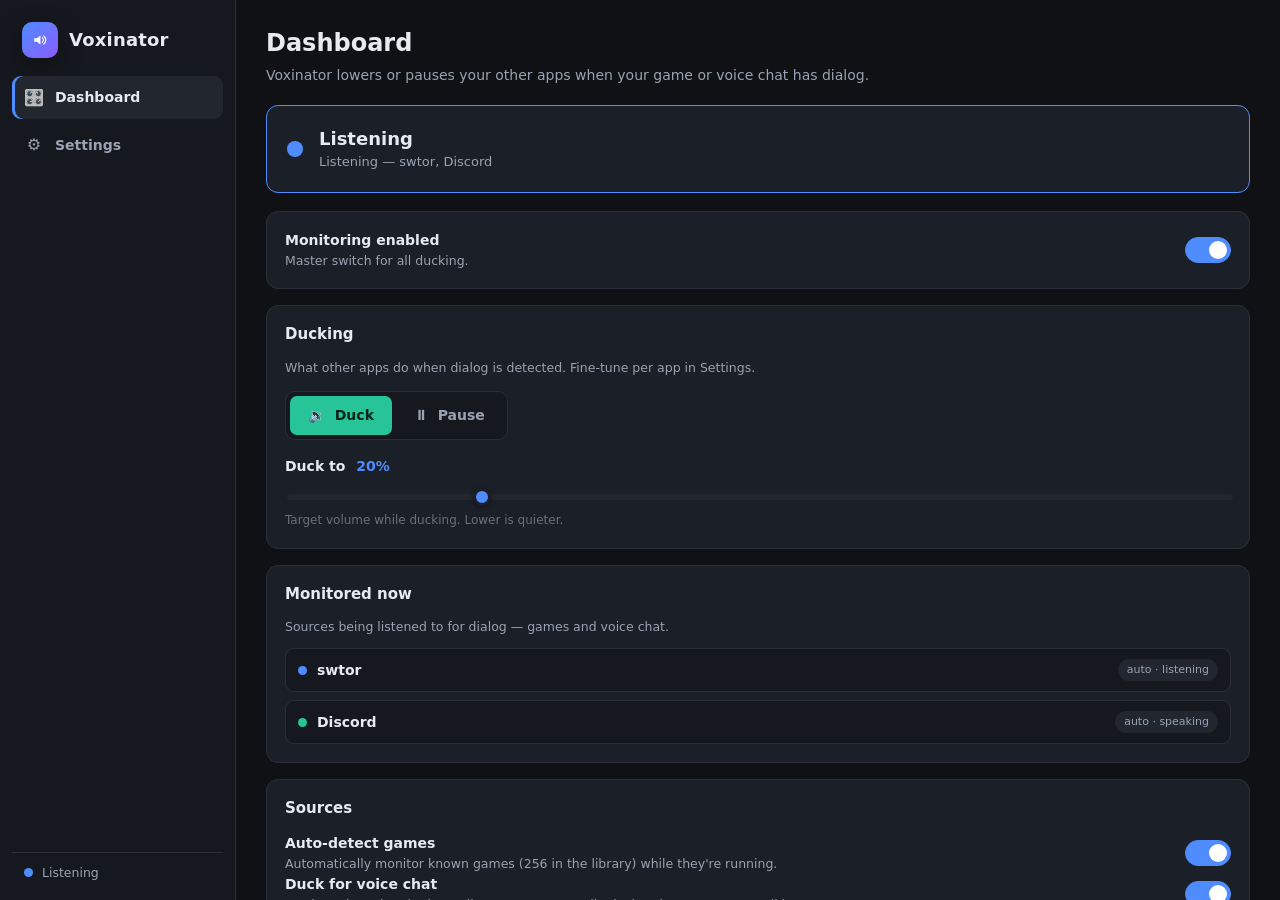
==== commit f55e291c: "Move sources onto the Dashboard; add a "used before" list Per UI feedback, consolidate source manage" ====
--- a/engine/ui/index.html
+++ b/engine/ui/index.html
@@ -69,8 +69,34 @@
 
         <div class="card">
           <div class="card-title">Monitored now</div>
-          <div class="row-sub" style="margin-bottom:12px">Sources being listened to for dialog — games and voice chat. Add more in Settings.</div>
+          <div class="row-sub" style="margin-bottom:12px">Sources being listened to for dialog — games and voice chat.</div>
           <div id="sourcesList" class="sources"><div class="empty">Nothing monitored yet.</div></div>
+        </div>
+
+        <div class="card">
+          <div class="card-title">Sources</div>
+          <div class="toggle-row">
+            <div>
+              <div class="row-title">Auto-detect games</div>
+              <div class="row-sub">Automatically monitor known games (256 in the library) while they're running.</div>
+            </div>
+            <label class="switch"><input type="checkbox" id="sAuto" /><span class="slider"></span></label>
+          </div>
+          <div class="toggle-row">
+            <div>
+              <div class="row-title">Duck for voice chat</div>
+              <div class="row-sub">Monitor Discord and other call apps, so your media ducks when someone's talking.</div>
+            </div>
+            <label class="switch"><input type="checkbox" id="sVoice" /><span class="slider"></span></label>
+          </div>
+          <div class="addrow" style="margin-top:14px">
+            <input type="text" id="sAddName" placeholder="Add by name, e.g. eldenring (no .exe)" />
+            <button class="btn primary" id="sAddBtn">Add</button>
+          </div>
+          <div class="sub-label">Playing now — click to monitor</div>
+          <div id="sRunning" class="chips"><div class="empty">Nothing running to add right now.</div></div>
+          <div class="sub-label">Used before — click to monitor again</div>
+          <div id="sRecent" class="chips"><div class="empty">Sources you've monitored will show up here.</div></div>
         </div>
       </section>
 
@@ -97,30 +123,6 @@
               <button class="btn mini primary" id="btnRestart">Restart now</button>
             </span>
           </div>
-        </div>
-
-        <div class="card">
-          <div class="card-title">Sources</div>
-          <div class="toggle-row">
-            <div>
-              <div class="row-title">Auto-detect games</div>
-              <div class="row-sub">Automatically monitor known games (256 in the library) while they're running.</div>
-            </div>
-            <label class="switch"><input type="checkbox" id="sAuto" /><span class="slider"></span></label>
-          </div>
-          <div class="toggle-row">
-            <div>
-              <div class="row-title">Duck for voice chat</div>
-              <div class="row-sub">Monitor Discord and other call apps, so your media ducks when someone's talking.</div>
-            </div>
-            <label class="switch"><input type="checkbox" id="sVoice" /><span class="slider"></span></label>
-          </div>
-          <div class="addrow" style="margin-top:14px">
-            <input type="text" id="sAddName" placeholder="Add by name, e.g. eldenring (no .exe)" />
-            <button class="btn primary" id="sAddBtn">Add</button>
-          </div>
-          <div class="sub-label">Currently running — click to monitor</div>
-          <div id="sRunning" class="chips"><div class="empty">Nothing running to add right now.</div></div>
         </div>
 
         <div class="card">
